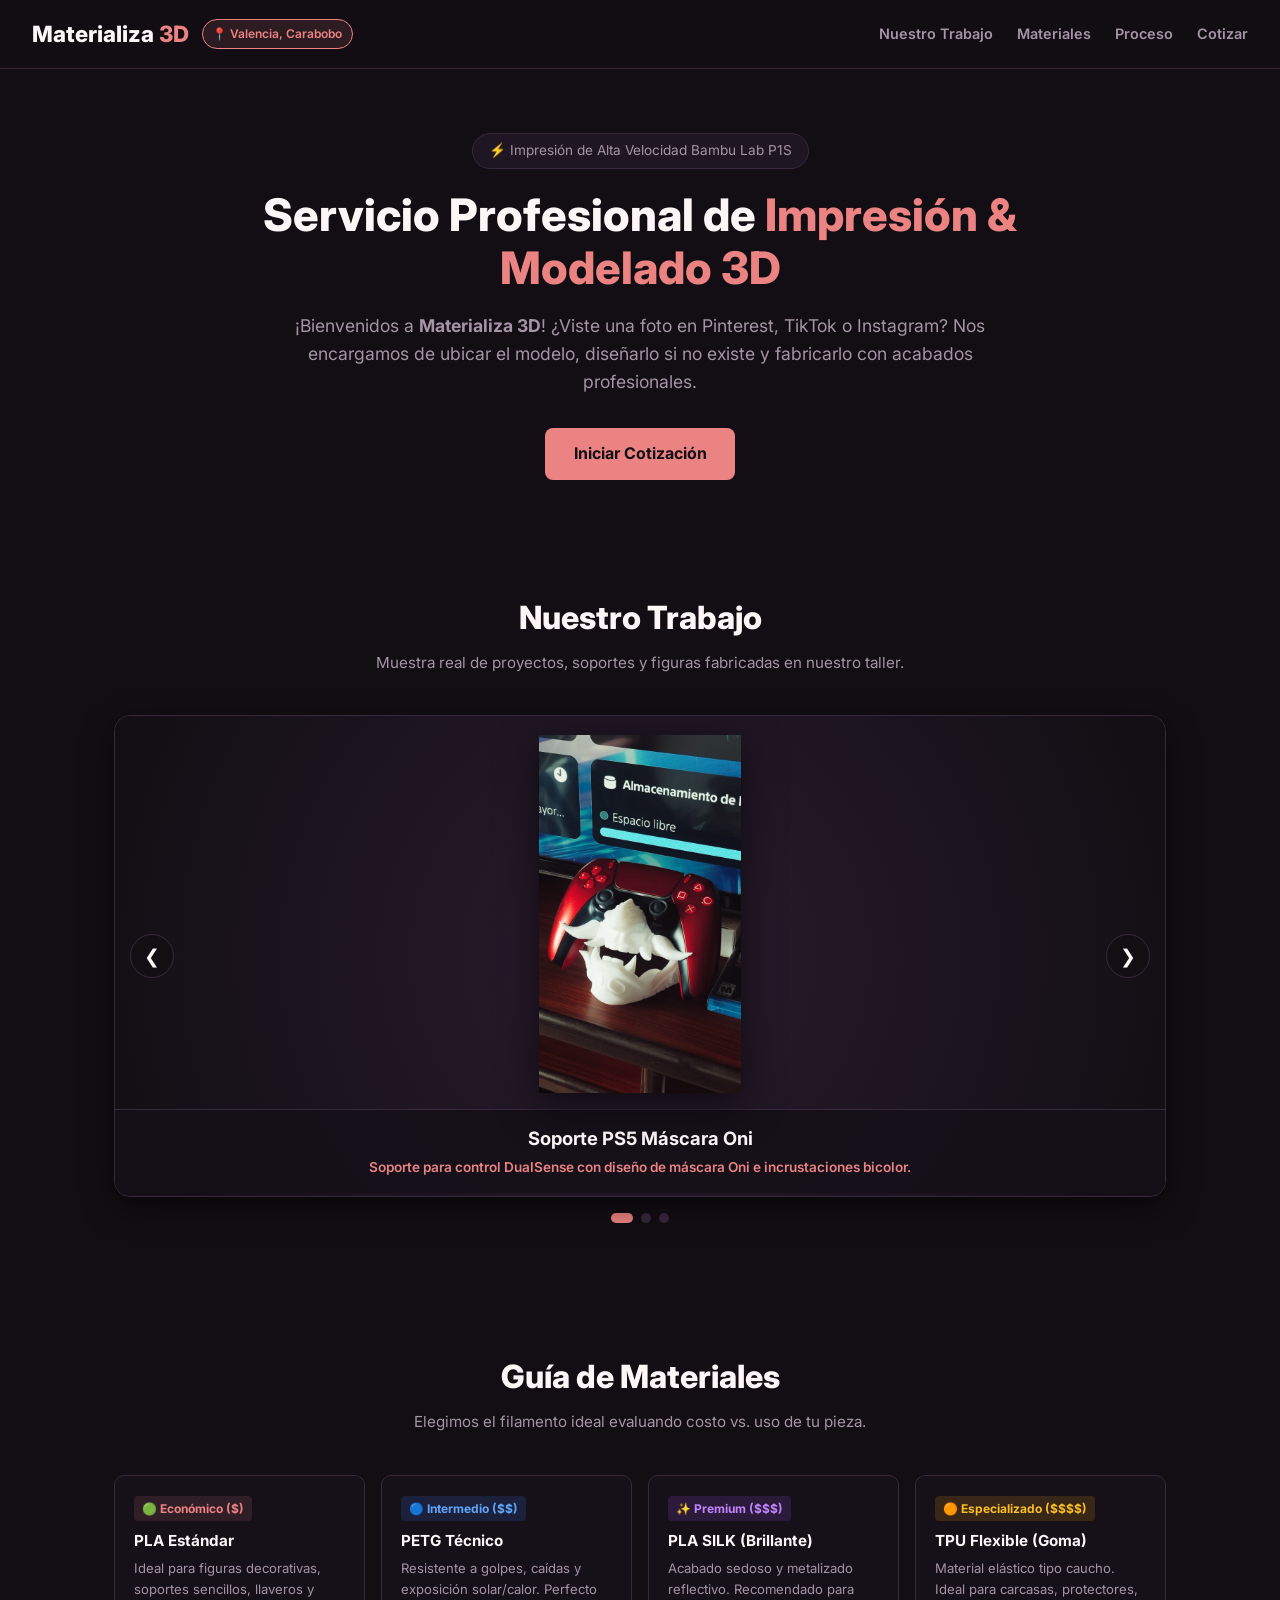
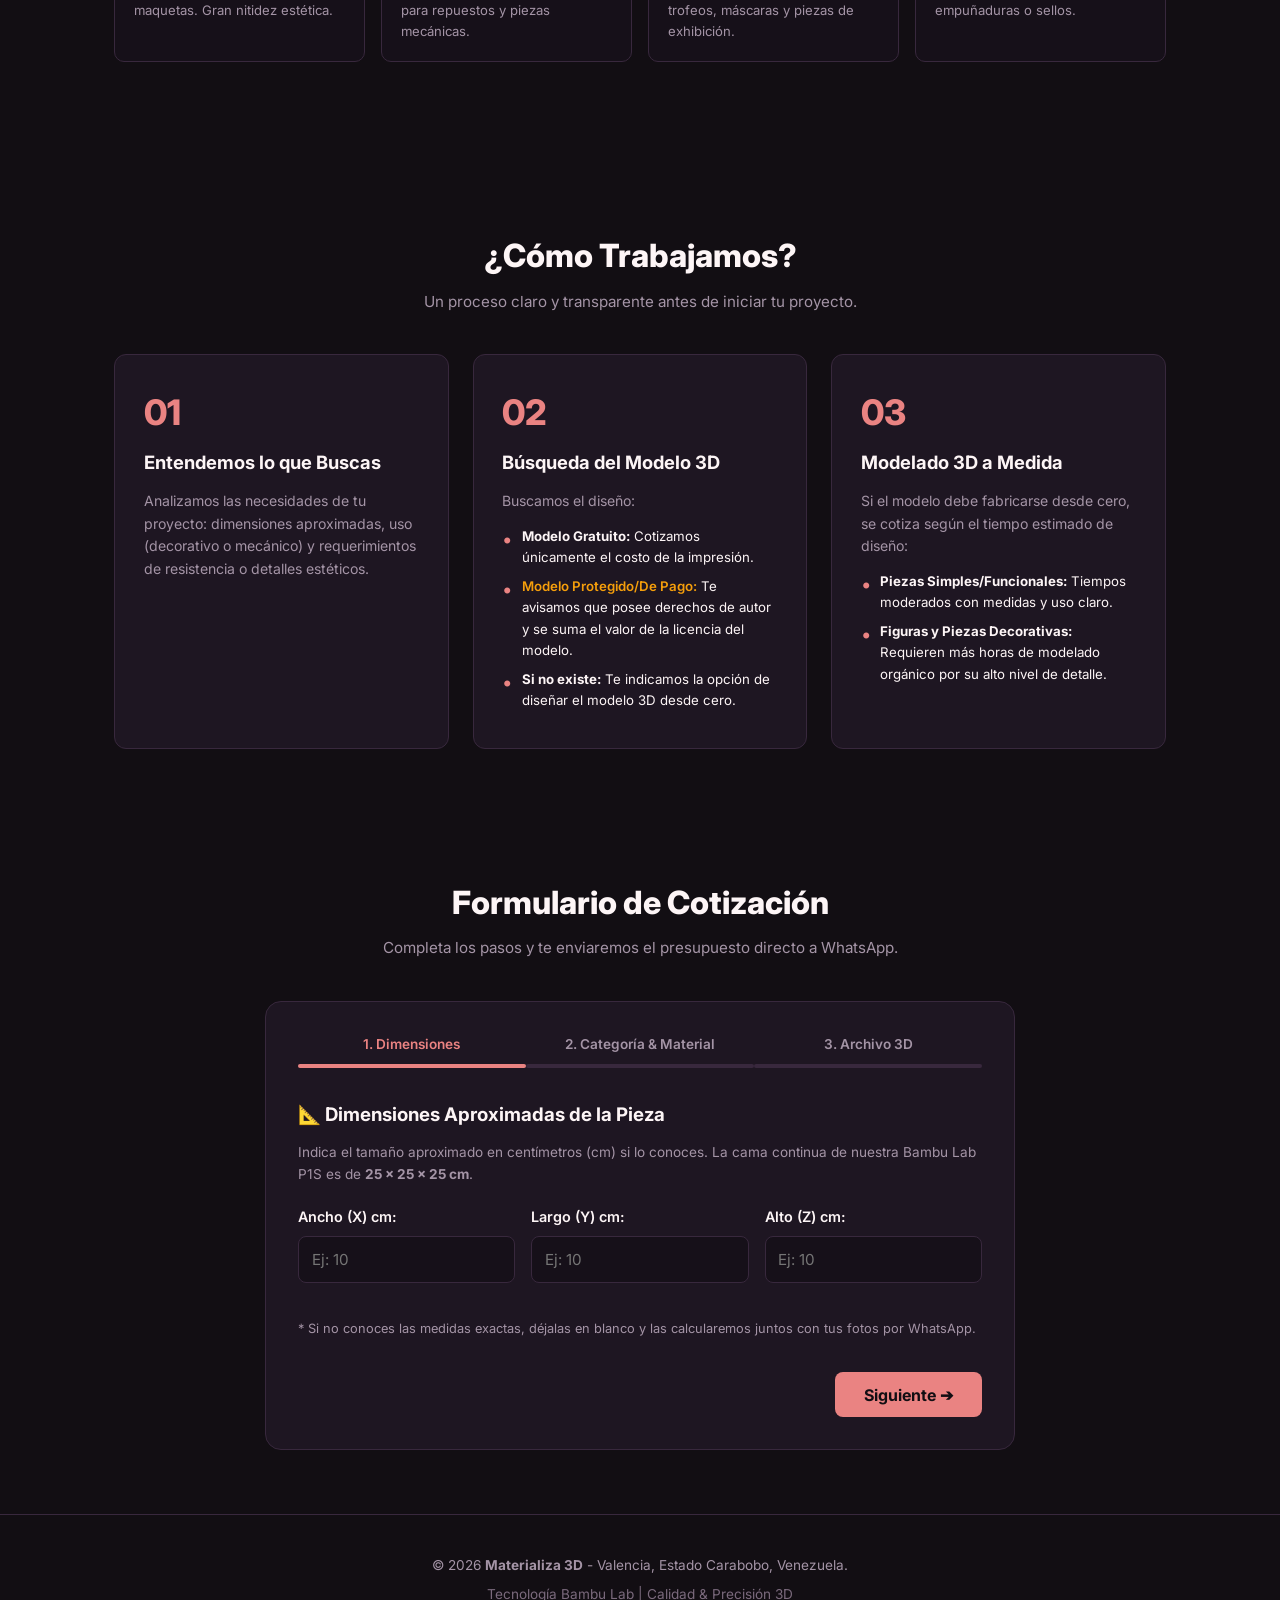
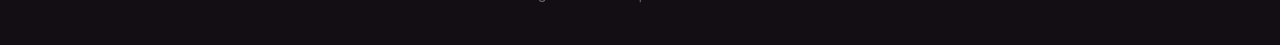
==== index.html @ 3accd0be "Versión inicial del sitio web Materializa 3D" ====
<!DOCTYPE html>
<html lang="es">
<head>
  <meta charset="UTF-8">
  <meta name="viewport" content="width=device-width, initial-scale=1.0">
  <title>Materializa 3D | Valencia, Carabobo</title>
  <link rel="icon" type="image/png" href="Muestras_3D/favicon.png">
  <link href="https://fonts.googleapis.com/css2?family=Inter:wght@300;400;600;700;800&display=swap" rel="stylesheet">
  <!-- Hoja de Estilos Externa -->
  <link rel="stylesheet" href="style.css">
</head>
<body>

  <!-- HEADER / NAVEGACIÓN -->
  <header>
    <div class="brand">
      <div class="brand-logo">Materializa <span>3D</span></div>
      <span class="location-badge">📍 Valencia, Carabobo</span>
    </div>
    <nav>
      <a href="#trabajos">Nuestro Trabajo</a>
      <a href="#materiales">Materiales</a>
      <a href="#proceso">Proceso</a>
      <a href="#cotizador">Cotizar</a>
    </nav>
  </header>

  <!-- HERO SECTION -->
  <section class="hero">
    <span class="hero-badge">⚡ Impresión de Alta Velocidad Bambu Lab P1S</span>
    <h1>Servicio Profesional de <span>Impresión & Modelado 3D</span></h1>
    <p>
      ¡Bienvenidos a <strong>Materializa 3D</strong>! ¿Viste una foto en Pinterest, TikTok o Instagram? Nos encargamos de ubicar el modelo, diseñarlo si no existe y fabricarlo con acabados profesionales.
    </p>
    <a href="#cotizador" class="btn">Iniciar Cotización</a>
  </section>

  <!-- SECCIÓN CARRUSEL: NUESTRO TRABAJO -->
  <section id="trabajos">
    <h2 class="section-title">Nuestro Trabajo</h2>
    <p class="section-subtitle">Muestra real de proyectos, soportes y figuras fabricadas en nuestro taller.</p>

    <div class="carousel-container">
      <!-- Diapositiva 1: Soporte Oni -->
      <div class="carousel-slide active">
        <div class="img-wrapper">
          <img src="Muestras_3D/Oni_PS5_control_holder.jpeg" alt="Soporte PS5 Oni Mask">
        </div>
        <div class="carousel-caption">
          <h3>Soporte PS5 Máscara Oni</h3>
          <p>Soporte para control DualSense con diseño de máscara Oni e incrustaciones bicolor.</p>
        </div>
      </div>

      <!-- Diapositiva 2: Dragón Articulado -->
      <div class="carousel-slide">
        <div class="img-wrapper">
          <img src="Muestras_3D/DFOU8644.jpg" alt="Dragón Articulado Azul">
        </div>
        <div class="carousel-caption">
          <h3>Dragón Articulado Azul</h3>
          <p>Impresión flexible de alta precisión en una sola pieza con texturas detalladas.</p>
        </div>
      </div>

      <!-- Diapositiva 3: Sylveon -->
      <div class="carousel-slide">
        <div class="img-wrapper">
          <img src="Muestras_3D/HGHC1071.JPG" alt="Figura Pokémon Sylveon">
        </div>
        <div class="carousel-caption">
          <h3>Figura Coleccionable Pokémon (Sylveon)</h3>
          <p>Modelado multi-pieza ensamblado con acabado plano a color de alta fidelidad.</p>
        </div>
      </div>

      <!-- Controles Carrusel -->
      <button class="carousel-btn prev" onclick="moveSlide(-1)">❮</button>
      <button class="carousel-btn next" onclick="moveSlide(1)">❯</button>
    </div>

    <div class="carousel-dots">
      <span class="dot active" onclick="setSlide(0)"></span>
      <span class="dot" onclick="setSlide(1)"></span>
      <span class="dot" onclick="setSlide(2)"></span>
    </div>
  </section>

  <!-- SECCIÓN GUÍA DE MATERIALES -->
  <section id="materiales">
    <h2 class="section-title">Guía de Materiales</h2>
    <p class="section-subtitle">Elegimos el filamento ideal evaluando costo vs. uso de tu pieza.</p>

    <div class="materials-grid">
      <!-- PLA -->
      <div class="material-card">
        <span class="material-badge bg-pla">🟢 Económico ($)</span>
        <h4>PLA Estándar</h4>
        <p>Ideal para figuras decorativas, soportes sencillos, llaveros y maquetas. Gran nitidez estética.</p>
      </div>

      <!-- PETG -->
      <div class="material-card">
        <span class="material-badge bg-petg">🔵 Intermedio ($$)</span>
        <h4>PETG Técnico</h4>
        <p>Resistente a golpes, caídas y exposición solar/calor. Perfecto para repuestos y piezas mecánicas.</p>
      </div>

      <!-- PLA SILK -->
      <div class="material-card">
        <span class="material-badge bg-silk">✨ Premium ($$$)</span>
        <h4>PLA SILK (Brillante)</h4>
        <p>Acabado sedoso y metalizado reflectivo. Recomendado para trofeos, máscaras y piezas de exhibición.</p>
      </div>

      <!-- TPU -->
      <div class="material-card">
        <span class="material-badge bg-tpu">🟠 Especializado ($$$$)</span>
        <h4>TPU Flexible (Goma)</h4>
        <p>Material elástico tipo caucho. Ideal para carcasas, protectores, empuñaduras o sellos.</p>
      </div>
    </div>
  </section>

  <!-- SECCIÓN EXPLICACIÓN DEL PROCESO -->
  <section id="proceso">
    <h2 class="section-title">¿Cómo Trabajamos?</h2>
    <p class="section-subtitle">Un proceso claro y transparente antes de iniciar tu proyecto.</p>

    <div class="process-grid">
      <!-- Paso 1 -->
      <div class="process-card">
        <div class="process-number">01</div>
        <h3>Entendemos lo que Buscas</h3>
        <p>Analizamos las necesidades de tu proyecto: dimensiones aproximadas, uso (decorativo o mecánico) y requerimientos de resistencia o detalles estéticos.</p>
      </div>

      <!-- Paso 2 -->
      <div class="process-card">
        <div class="process-number">02</div>
        <h3>Búsqueda del Modelo 3D</h3>
        <p>Buscamos el diseño:</p>
        <ul class="process-sublist">
          <li><strong>Modelo Gratuito:</strong> Cotizamos únicamente el costo de la impresión.</li>
          <li><strong class="badge-warn">Modelo Protegido/De Pago:</strong> Te avisamos que posee derechos de autor y se suma el valor de la licencia del modelo.</li>
          <li><strong>Si no existe:</strong> Te indicamos la opción de diseñar el modelo 3D desde cero.</li>
        </ul>
      </div>

      <!-- Paso 3 -->
      <div class="process-card">
        <div class="process-number">03</div>
        <h3>Modelado 3D a Medida</h3>
        <p>Si el modelo debe fabricarse desde cero, se cotiza según el tiempo estimado de diseño:</p>
        <ul class="process-sublist">
          <li><strong>Piezas Simples/Funcionales:</strong> Tiempos moderados con medidas y uso claro.</li>
          <li><strong>Figuras y Piezas Decorativas:</strong> Requieren más horas de modelado orgánico por su alto nivel de detalle.</li>
        </ul>
      </div>
    </div>
  </section>

  <!-- SECCIÓN COTIZADOR INTERACTIVO -->
  <section id="cotizador">
    <h2 class="section-title">Formulario de Cotización</h2>
    <p class="section-subtitle">Completa los pasos y te enviaremos el presupuesto directo a WhatsApp.</p>

    <div class="wizard-container">
      <div class="progress-bar">
        <div class="progress-step active" id="p-step-1">1. Dimensiones</div>
        <div class="progress-step" id="p-step-2">2. Categoría & Material</div>
        <div class="progress-step" id="p-step-3">3. Archivo 3D</div>
      </div>

      <!-- PASO 1: DIMENSIONES -->
      <div class="step-content active" id="step-1">
        <h3>📐 Dimensiones Aproximadas de la Pieza</h3>
        <p class="step-desc">
          Indica el tamaño aproximado en centímetros (cm) si lo conoces. La cama continua de nuestra Bambu Lab P1S es de <strong>25 x 25 x 25 cm</strong>.
        </p>

        <div class="dim-grid">
          <div class="form-group">
            <label for="dim-x">Ancho (X) cm:</label>
            <input type="number" id="dim-x" min="1" placeholder="Ej: 10" oninput="checkDimensions()">
          </div>
          <div class="form-group">
            <label for="dim-y">Largo (Y) cm:</label>
            <input type="number" id="dim-y" min="1" placeholder="Ej: 10" oninput="checkDimensions()">
          </div>
          <div class="form-group">
            <label for="dim-z">Alto (Z) cm:</label>
            <input type="number" id="dim-z" min="1" placeholder="Ej: 10" oninput="checkDimensions()">
          </div>
        </div>

        <div class="alert-box" id="bed-warning">
          <strong>⚠️ Nota de Tamaño Especial:</strong> La dimensión ingresada supera los 25 cm de la cama de impresión. 
          <br><em>¡No te preocupes! Tu pieza se cotizará para imprimirse por partes y ser ensamblada posteriormente.</em>
        </div>

        <p class="help-text">* Si no conoces las medidas exactas, déjalas en blanco y las calcularemos juntos con tus fotos por WhatsApp.</p>

        <div class="btn-container">
          <div></div>
          <button class="btn" onclick="nextStep(2)">Siguiente ➔</button>
        </div>
      </div>

      <!-- PASO 2: TIPO, MATERIAL Y ACABADO -->
      <div class="step-content" id="step-2">
        <h3>🎯 Categoría del Proyecto</h3>
        
        <div class="options-grid">
          <div class="option-card" onclick="selectPieceType('Soporte Gaming / Accesorio', this)">
            <h4>🎮 Soporte / Gaming</h4>
            <p>Bases de controles PS5/Xbox, audífonos o accesorios gamer.</p>
          </div>
          <div class="option-card" onclick="selectPieceType('Figura / Coleccionable', this)">
            <h4>🎨 Figura / Anime</h4>
            <p>Personajes, estatuillas o bustos decorativos con alto detalle.</p>
          </div>
          <div class="option-card" onclick="selectPieceType('Repuesto / Pieza Mecánica', this)">
            <h4>⚙️ Repuesto / Mecánico</h4>
            <p>Engranajes, carcasas, tapas o repuestos sustitutos.</p>
          </div>
        </div>

        <!-- Material -->
        <div class="form-group">
          <label for="material-select">🧵 Selección de Material:</label>
          <select id="material-select">
            <option value="PLA (Económico - Decorativo/Figuras)">🟢 PLA (Económico - Decorativo / General)</option>
            <option value="PETG (Resistente - Mecánico/Uso duro)">🔵 PETG (Resistente - Piezas mecánicas y exterior)</option>
            <option value="PLA SILK (Premium - Acabado brillante/metalizado)">✨ PLA SILK (Premium - Acabado metálico/brillante)</option>
            <option value="TPU (Flexible - Tipo goma/caucho)">🟠 TPU (Flexible - Tipo goma / elástico)</option>
            <option value="Aconsejarme el mejor material según uso" selected>❓ No sé cuál elegir (Aconsejarme según mi proyecto)</option>
          </select>
        </div>

        <!-- Postprocesado / Pintado -->
        <div class="form-group">
          <label for="finish-select">🎨 Acabado y Postprocesado:</label>
          <select id="finish-select">
            <option value="Color base directo de impresión (Sin pintar)">Color base directo del filamento (Sin pintar)</option>
            <option value="Impresión multicolor integrada (AMS)">Impresión multicolor integrada en la máquina (AMS)</option>
            <option value="Pintado detallado a mano / Postprocesado">Pintado a mano / Lijado y acabado especial</option>
          </select>
        </div>

        <div class="form-group">
          <label for="piece-desc">Detalles del uso o funciones esperadas:</label>
          <textarea id="piece-desc" rows="3" placeholder="Ej: Es un soporte para control DualSense de PS5. Me gustaría que combine color negro y blanco."></textarea>
        </div>

        <div class="btn-container">
          <button class="btn btn-prev" onclick="prevStep(1)">⬅ Atrás</button>
          <button class="btn" onclick="nextStep(3)">Siguiente ➔</button>
        </div>
      </div>

      <!-- PASO 3: ARCHIVO Y OPCIONES CAD -->
      <div class="step-content" id="step-3">
        <h3>📁 Estado del Modelo 3D</h3>

        <div class="form-group">
          <label>¿Dispones del archivo listo para imprimir?</label>
          <div class="options-grid">
            <div class="option-card" onclick="selectFileOption('si', this)">
              <h4>✅ Sí tengo el archivo</h4>
              <p>Formatos .STL, .STEP, .3MF, .OBJ</p>
            </div>
            <div class="option-card" onclick="selectFileOption('no', this)">
              <h4>🔍 No tengo el archivo 3D</h4>
              <p>Tengo fotos de Pinterest/TikTok o requiero diseño</p>
            </div>
          </div>
        </div>

        <div id="file-upload-section" style="display: none;">
          <div class="upload-box">
            <p>Puedes adjuntar tu archivo directamente en el chat de WhatsApp al enviar la solicitud.</p>
          </div>
        </div>

        <div id="no-file-section" style="display: none;">
          <div class="form-group">
            <label for="cad-action">¿Cómo deseas proceder?</label>
            <select id="cad-action">
              <option value="Buscar fotos en bancos de modelos (Libre / Protegido)">Tengo fotos de Pinterest/TikTok: Buscar si existe en bancos de modelos</option>
              <option value="Cotizar diseño / modelado 3D a medida">Requiero modelado / diseño 3D desde cero</option>
              <option value="Tengo un diseñador externo">Tengo un diseñador externo que me hará el archivo</option>
            </select>
          </div>

          <div class="info-box">
            📌 <strong>Recordatorio de Materializa 3D:</strong>
            Si el modelo es libre se cotiza solo la impresión. Si posee derechos se notificará el valor de la licencia. Si debe diseñarse, el precio dependerá de las horas de modelado.
          </div>
        </div>

        <div class="btn-container">
          <button class="btn btn-prev" onclick="prevStep(2)">⬅ Atrás</button>
          <button class="btn btn-whatsapp" onclick="sendWhatsApp()">Enviar a WhatsApp 📲</button>
        </div>
      </div>

    </div>
  </section>

  <!-- FOOTER -->
  <footer>
    <p>&copy; 2026 <strong>Materializa 3D</strong> - Valencia, Estado Carabobo, Venezuela.</p>
    <p class="footer-sub">Tecnología Bambu Lab | Calidad & Precisión 3D</p>
  </footer>

  <!-- Lógica JavaScript Externa -->
  <script src="script.js"></script>
</body>
</html>
---- style.css ----
/* --- VARIABLES Y PALETA DE COLORES (MATERIALIZA 3D) --- */
:root {
  --bg-dark: #120e13;          /* Fondo oscuro cálido */
  --card-bg: #1e1622;         /* Contenedores principales */
  --card-inner: #161019;       /* Fondo interior */
  --accent-pink: #ea8382;      /* Rosa Coral extracted del logo M3D */
  --accent-hover: #d46867;     /* Hover para botones principales */
  --accent-glow: rgba(234, 131, 130, 0.12); /* Brillo / Fondos suaves */
  --warning-amber: #f59e0b;
  --text-light: #fdf5f6;
  --text-muted: #a494a6;
  --border-color: #38283d;
}

* {
  box-sizing: border-box;
  margin: 0;
  padding: 0;
  font-family: 'Inter', sans-serif;
}

body {
  background-color: var(--bg-dark);
  color: var(--text-light);
  line-height: 1.6;
}

a {
  text-decoration: none;
  color: inherit;
}

/* --- HEADER Y NAVEGACIÓN --- */
header {
  background: rgba(18, 14, 19, 0.95);
  backdrop-filter: blur(8px);
  position: sticky;
  top: 0;
  z-index: 1000;
  border-bottom: 1px solid var(--border-color);
  padding: 1rem 2rem;
  display: flex;
  justify-content: space-between;
  align-items: center;
}

.brand {
  display: flex;
  align-items: center;
  gap: 0.8rem;
}

.brand-logo {
  font-weight: 800;
  font-size: 1.4rem;
  color: var(--text-light);
}

.brand-logo span {
  color: var(--accent-pink);
}

.location-badge {
  background: var(--accent-glow);
  border: 1px solid var(--accent-pink);
  color: var(--accent-pink);
  padding: 0.25rem 0.6rem;
  border-radius: 20px;
  font-size: 0.75rem;
  font-weight: 600;
}

nav {
  display: flex;
  gap: 1.5rem;
}

nav a {
  color: var(--text-muted);
  font-weight: 600;
  font-size: 0.9rem;
  transition: color 0.3s;
}

nav a:hover {
  color: var(--accent-pink);
}

/* --- HERO SECTION --- */
.hero {
  text-align: center;
  padding: 4rem 1.5rem 3rem 1.5rem;
  max-width: 900px;
  margin: 0 auto;
}

.hero-badge {
  display: inline-block;
  background: var(--card-bg);
  border: 1px solid var(--border-color);
  color: var(--text-muted);
  padding: 0.4rem 1rem;
  border-radius: 30px;
  font-size: 0.85rem;
  margin-bottom: 1.2rem;
}

.hero h1 {
  font-size: 2.8rem;
  font-weight: 800;
  line-height: 1.2;
  margin-bottom: 1rem;
}

.hero h1 span {
  color: var(--accent-pink);
}

.hero p {
  font-size: 1.1rem;
  color: var(--text-muted);
  max-width: 700px;
  margin: 0 auto 2rem auto;
}

.btn {
  background: var(--accent-pink);
  color: #120e13;
  padding: 0.8rem 1.8rem;
  border-radius: 8px;
  font-weight: 700;
  border: none;
  cursor: pointer;
  font-size: 1rem;
  transition: all 0.3s;
  display: inline-block;
}

.btn:hover {
  background: var(--accent-hover);
  transform: translateY(-2px);
}

/* --- SECCIONES GENERALES --- */
section {
  padding: 4rem 1.5rem;
  max-width: 1100px;
  margin: 0 auto;
}

.section-title {
  text-align: center;
  font-size: 2rem;
  font-weight: 800;
  margin-bottom: 0.5rem;
}

.section-subtitle {
  text-align: center;
  color: var(--text-muted);
  margin-bottom: 2.5rem;
  font-size: 0.95rem;
}

/* --- CARRUSEL --- */
.carousel-container {
  position: relative;
  background: var(--card-inner);
  border: 1px solid var(--border-color);
  border-radius: 16px;
  overflow: hidden;
  box-shadow: 0 10px 30px rgba(0,0,0,0.5);
}

.carousel-slide {
  display: none;
  flex-direction: column;
  align-items: center;
  justify-content: center;
  height: 480px;
  background: radial-gradient(circle, #291c2e 0%, #120e13 100%);
}

.carousel-slide.active {
  display: flex;
}

.img-wrapper {
  width: 100%;
  height: 390px;
  display: flex;
  align-items: center;
  justify-content: center;
  padding: 1rem;
}

.img-wrapper img {
  max-width: 100%;
  max-height: 100%;
  object-fit: contain;
  filter: drop-shadow(0 10px 20px rgba(0,0,0,0.6));
}

.carousel-caption {
  width: 100%;
  background: rgba(22, 16, 25, 0.95);
  border-top: 1px solid var(--border-color);
  padding: 0.9rem 1.5rem;
  text-align: center;
}

.carousel-caption h3 {
  font-size: 1.15rem;
  color: var(--text-light);
  margin-bottom: 0.2rem;
}

.carousel-caption p {
  font-size: 0.85rem;
  color: var(--accent-pink);
  font-weight: 600;
}

.carousel-btn {
  position: absolute;
  top: 50%;
  transform: translateY(-50%);
  background: rgba(18, 14, 19, 0.7);
  color: var(--text-light);
  border: 1px solid var(--border-color);
  width: 44px;
  height: 44px;
  border-radius: 50%;
  cursor: pointer;
  font-size: 1.2rem;
  display: flex;
  align-items: center;
  justify-content: center;
  transition: all 0.3s;
  z-index: 10;
}

.carousel-btn:hover {
  background: var(--accent-pink);
  color: #120e13;
}

.carousel-btn.prev { left: 15px; }
.carousel-btn.next { right: 15px; }

.carousel-dots {
  display: flex;
  justify-content: center;
  gap: 0.5rem;
  margin-top: 1rem;
}

.dot {
  width: 10px;
  height: 10px;
  background: var(--border-color);
  border-radius: 50%;
  cursor: pointer;
  transition: background 0.3s;
}

.dot.active {
  background: var(--accent-pink);
  width: 22px;
  border-radius: 10px;
}

/* --- GUÍA DE MATERIALES --- */
.materials-grid {
  display: grid;
  grid-template-columns: repeat(auto-fit, minmax(220px, 1fr));
  gap: 1rem;
  margin-bottom: 2.5rem;
}

.material-card {
  background: var(--card-inner);
  border: 1px solid var(--border-color);
  border-radius: 10px;
  padding: 1.2rem;
}

.material-card h4 {
  font-size: 0.95rem;
  margin-bottom: 0.3rem;
}

.material-card p {
  font-size: 0.82rem;
  color: var(--text-muted);
}

.material-badge {
  font-size: 0.75rem;
  padding: 3px 8px;
  border-radius: 4px;
  font-weight: 700;
  display: inline-block;
  margin-bottom: 0.5rem;
}

.bg-pla { background: var(--accent-glow); color: var(--accent-pink); }
.bg-petg { background: rgba(59, 130, 246, 0.15); color: #60a5fa; }
.bg-silk { background: rgba(168, 85, 247, 0.15); color: #c084fc; }
.bg-tpu { background: rgba(245, 158, 11, 0.15); color: #fbbf24; }

/* --- PROCESO --- */
.process-grid {
  display: grid;
  grid-template-columns: repeat(auto-fit, minmax(280px, 1fr));
  gap: 1.5rem;
}

.process-card {
  background: var(--card-bg);
  border: 1px solid var(--border-color);
  border-radius: 12px;
  padding: 1.8rem;
  position: relative;
}

.process-number {
  font-size: 2.2rem;
  font-weight: 800;
  color: var(--accent-pink);
  margin-bottom: 0.5rem;
}

.process-card h3 {
  font-size: 1.15rem;
  margin-bottom: 0.8rem;
}

.process-card p {
  font-size: 0.88rem;
  color: var(--text-muted);
  margin-bottom: 0.8rem;
}

.process-sublist {
  list-style: none;
  padding-left: 0;
  font-size: 0.83rem;
}

.process-sublist li {
  margin-bottom: 0.5rem;
  padding-left: 1.2rem;
  position: relative;
  color: var(--text-light);
}

.process-sublist li::before {
  content: '•';
  color: var(--accent-pink);
  font-size: 1.2rem;
  position: absolute;
  left: 0;
  top: -2px;
}

.badge-warn {
  color: var(--warning-amber);
  font-weight: 600;
}

/* --- FORMULARIO WIZARD --- */
.wizard-container {
  background: var(--card-bg);
  border: 1px solid var(--border-color);
  border-radius: 16px;
  padding: 2rem;
  max-width: 750px;
  margin: 0 auto;
}

.progress-bar {
  display: flex;
  justify-content: space-between;
  margin-bottom: 2rem;
}

.progress-step {
  width: 33.33%;
  text-align: center;
  font-size: 0.85rem;
  font-weight: 600;
  color: var(--text-muted);
  position: relative;
}

.progress-step.active {
  color: var(--accent-pink);
}

.progress-step::after {
  content: '';
  display: block;
  height: 4px;
  background: var(--border-color);
  margin-top: 8px;
  border-radius: 2px;
}

.progress-step.active::after {
  background: var(--accent-pink);
}

.step-content {
  display: none;
}

.step-content.active {
  display: block;
}

.step-content h3 {
  margin-bottom: 0.8rem;
}

.step-desc {
  color: var(--text-muted);
  font-size: 0.85rem;
  margin-bottom: 1.2rem;
}

.help-text {
  font-size: 0.8rem;
  color: var(--text-muted);
  margin-top: 0.8rem;
}

.form-group {
  margin-bottom: 1.5rem;
}

label {
  display: block;
  font-weight: 600;
  margin-bottom: 0.5rem;
  font-size: 0.9rem;
}

.dim-grid {
  display: grid;
  grid-template-columns: repeat(3, 1fr);
  gap: 1rem;
}

input[type="number"], input[type="text"], textarea, select {
  width: 100%;
  padding: 0.8rem;
  background: var(--card-inner);
  border: 1px solid var(--border-color);
  border-radius: 8px;
  color: var(--text-light);
  font-size: 0.95rem;
}

input:focus, textarea:focus, select:focus {
  outline: none;
  border-color: var(--accent-pink);
}

.alert-box {
  display: none;
  background: rgba(245, 158, 11, 0.15);
  border: 1px solid var(--warning-amber);
  color: #fde68a;
  padding: 0.9rem;
  border-radius: 8px;
  margin-top: 1rem;
  font-size: 0.85rem;
}

.options-grid {
  display: grid;
  grid-template-columns: repeat(auto-fit, minmax(200px, 1fr));
  gap: 1rem;
  margin-bottom: 1.5rem;
}

.option-card {
  background: var(--card-inner);
  border: 2px solid var(--border-color);
  border-radius: 10px;
  padding: 1.2rem;
  cursor: pointer;
  transition: all 0.3s;
  text-align: center;
}

.option-card:hover {
  border-color: var(--accent-pink);
}

.option-card.selected {
  border-color: var(--accent-pink);
  background: var(--accent-glow);
}

.option-card h4 {
  font-size: 0.95rem;
  margin-bottom: 0.3rem;
}

.option-card p {
  font-size: 0.78rem;
  color: var(--text-muted);
}

.upload-box {
  background: var(--card-inner);
  border: 2px dashed var(--border-color);
  padding: 1.2rem;
  border-radius: 8px;
  text-align: center;
  font-size: 0.9rem;
}

.info-box {
  background: var(--accent-glow);
  border: 1px solid var(--accent-pink);
  padding: 1rem;
  border-radius: 8px;
  margin-top: 1rem;
  font-size: 0.85rem;
}

.btn-container {
  display: flex;
  justify-content: space-between;
  margin-top: 2rem;
}

.btn-prev {
  background: var(--border-color);
  color: var(--text-light);
}

.btn-prev:hover {
  background: #4a3652;
}

.btn-whatsapp {
  background: var(--accent-pink);
}

/* FOOTER */
footer {
  text-align: center;
  padding: 2.5rem 1rem;
  border-top: 1px solid var(--border-color);
  color: var(--text-muted);
  font-size: 0.85rem;
}

.footer-sub {
  margin-top: 0.4rem;
  color: #7b6a7d;
}

/* RESPONSIVE */
@media (max-width: 768px) {
  header { flex-direction: column; gap: 0.8rem; text-align: center; }
  .hero h1 { font-size: 2rem; }
  .carousel-slide { height: 400px; }
  .img-wrapper { height: 310px; }
  .dim-grid { grid-template-columns: 1fr; }
}
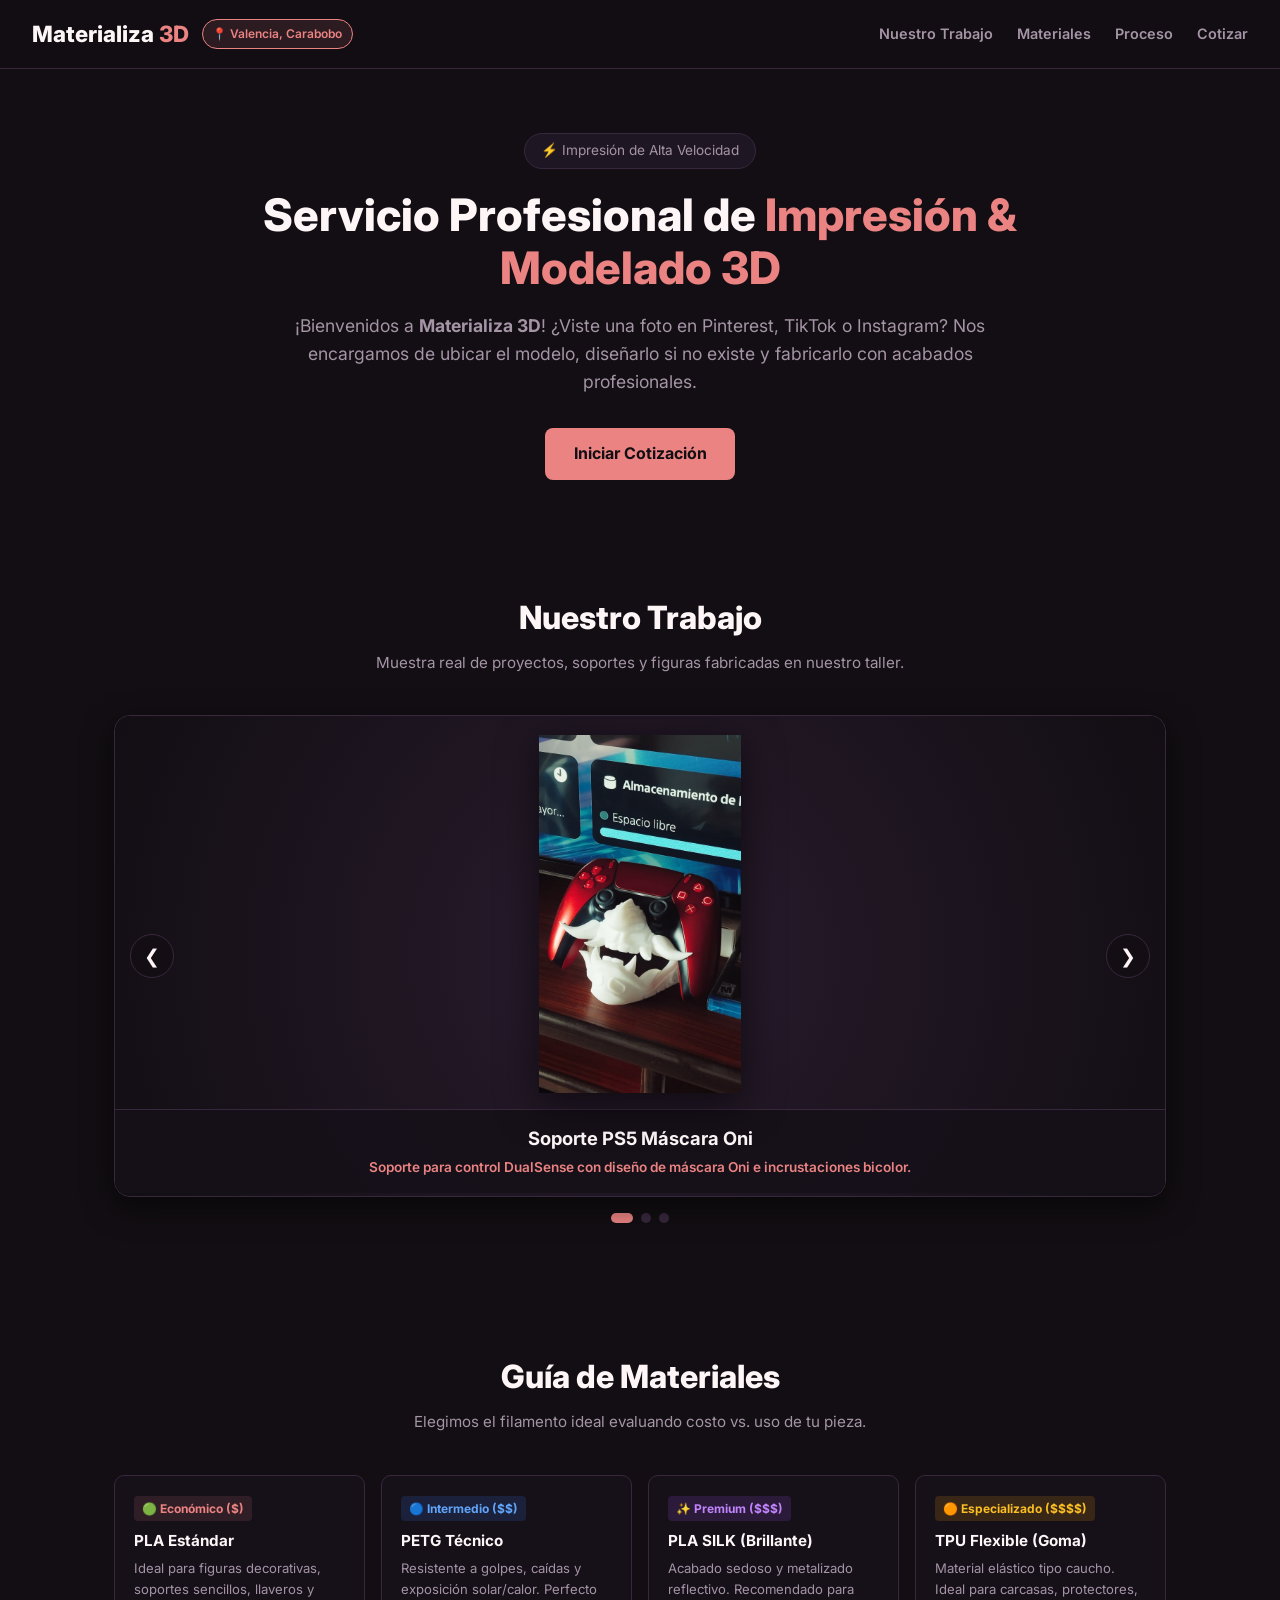
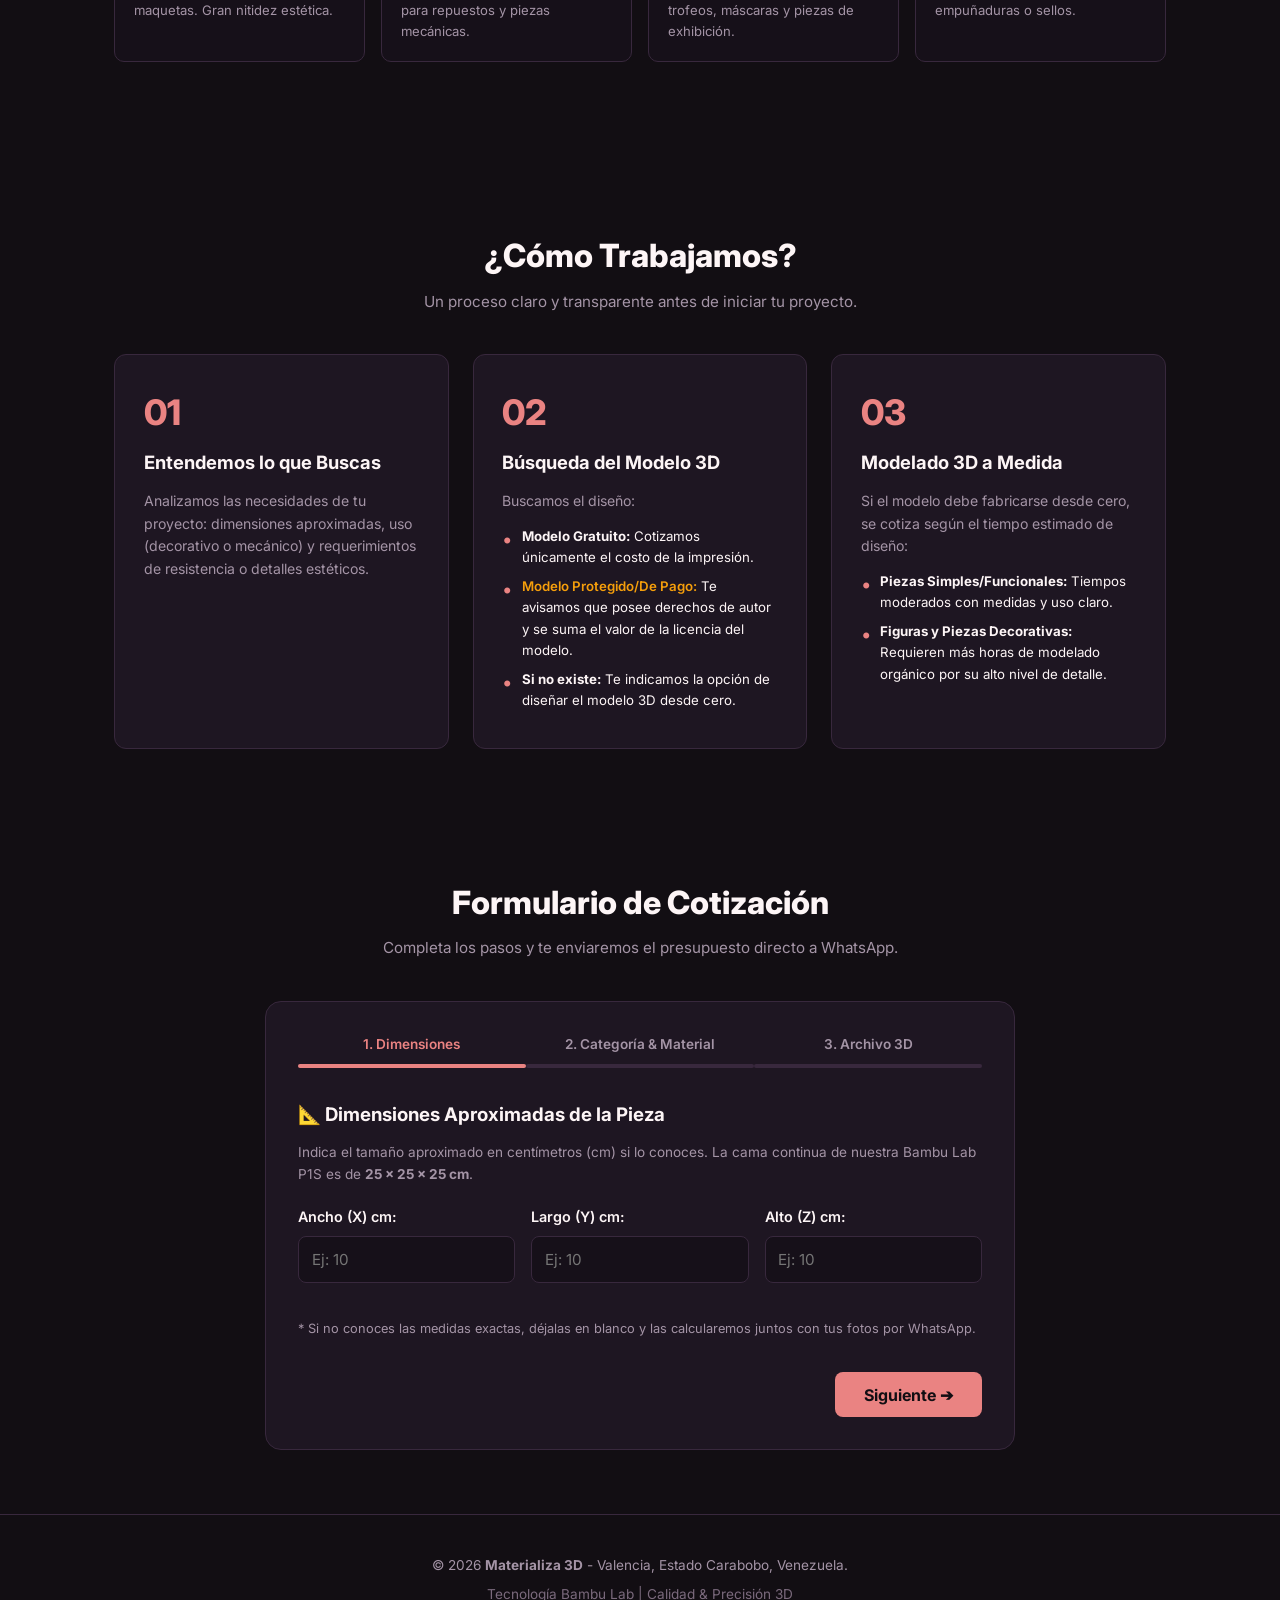
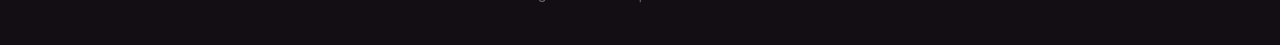
==== commit 40a9cd19: "quirar impresora" ====
--- a/index.html
+++ b/index.html
@@ -4,9 +4,19 @@
   <meta charset="UTF-8">
   <meta name="viewport" content="width=device-width, initial-scale=1.0">
   <title>Materializa 3D | Valencia, Carabobo</title>
+  <meta name="description" content="Servicio profesional de impresión 3D y modelado CAD en Valencia, Estado Carabobo. Fabricación de alta velocidad en Bambu Lab P1S. Cotiza tu pieza directa a WhatsApp.">
+  <meta name="keywords" content="Impresion 3D Valencia, Impresion 3D Carabobo, Servicio Impresion 3D Venezuela, Bambu Lab P1S, Modelado 3D Valencia, Cotizador 3D, Materializa 3D">
+  <meta name="robots" content="index, follow">
+
+  <!-- Open Graph (Vista previa en WhatsApp, Facebook e Instagram) -->
+  <meta property="og:title" content="Materializa 3D | Impresión & Modelado 3D en Valencia, Carabobo">
+  <meta property="og:description" content="Cotiza tu pieza o proyecto 3D al instante con acabados profesionales.">
+  <meta property="og:image" content="https://guillexexe.github.io/materializa-3D/Muestras_3D/favicon.png">
+  <meta property="og:url" content="https://guillexexe.github.io/materializa-3D/">
+  <meta property="og:type" content="website">
+
   <link rel="icon" type="image/png" href="Muestras_3D/favicon.png">
   <link href="https://fonts.googleapis.com/css2?family=Inter:wght@300;400;600;700;800&display=swap" rel="stylesheet">
-  <!-- Hoja de Estilos Externa -->
   <link rel="stylesheet" href="style.css">
 </head>
 <body>
@@ -27,7 +37,7 @@
 
   <!-- HERO SECTION -->
   <section class="hero">
-    <span class="hero-badge">⚡ Impresión de Alta Velocidad Bambu Lab P1S</span>
+    <span class="hero-badge">⚡ Impresión de Alta Velocidad</span>
     <h1>Servicio Profesional de <span>Impresión & Modelado 3D</span></h1>
     <p>
       ¡Bienvenidos a <strong>Materializa 3D</strong>! ¿Viste una foto en Pinterest, TikTok o Instagram? Nos encargamos de ubicar el modelo, diseñarlo si no existe y fabricarlo con acabados profesionales.
